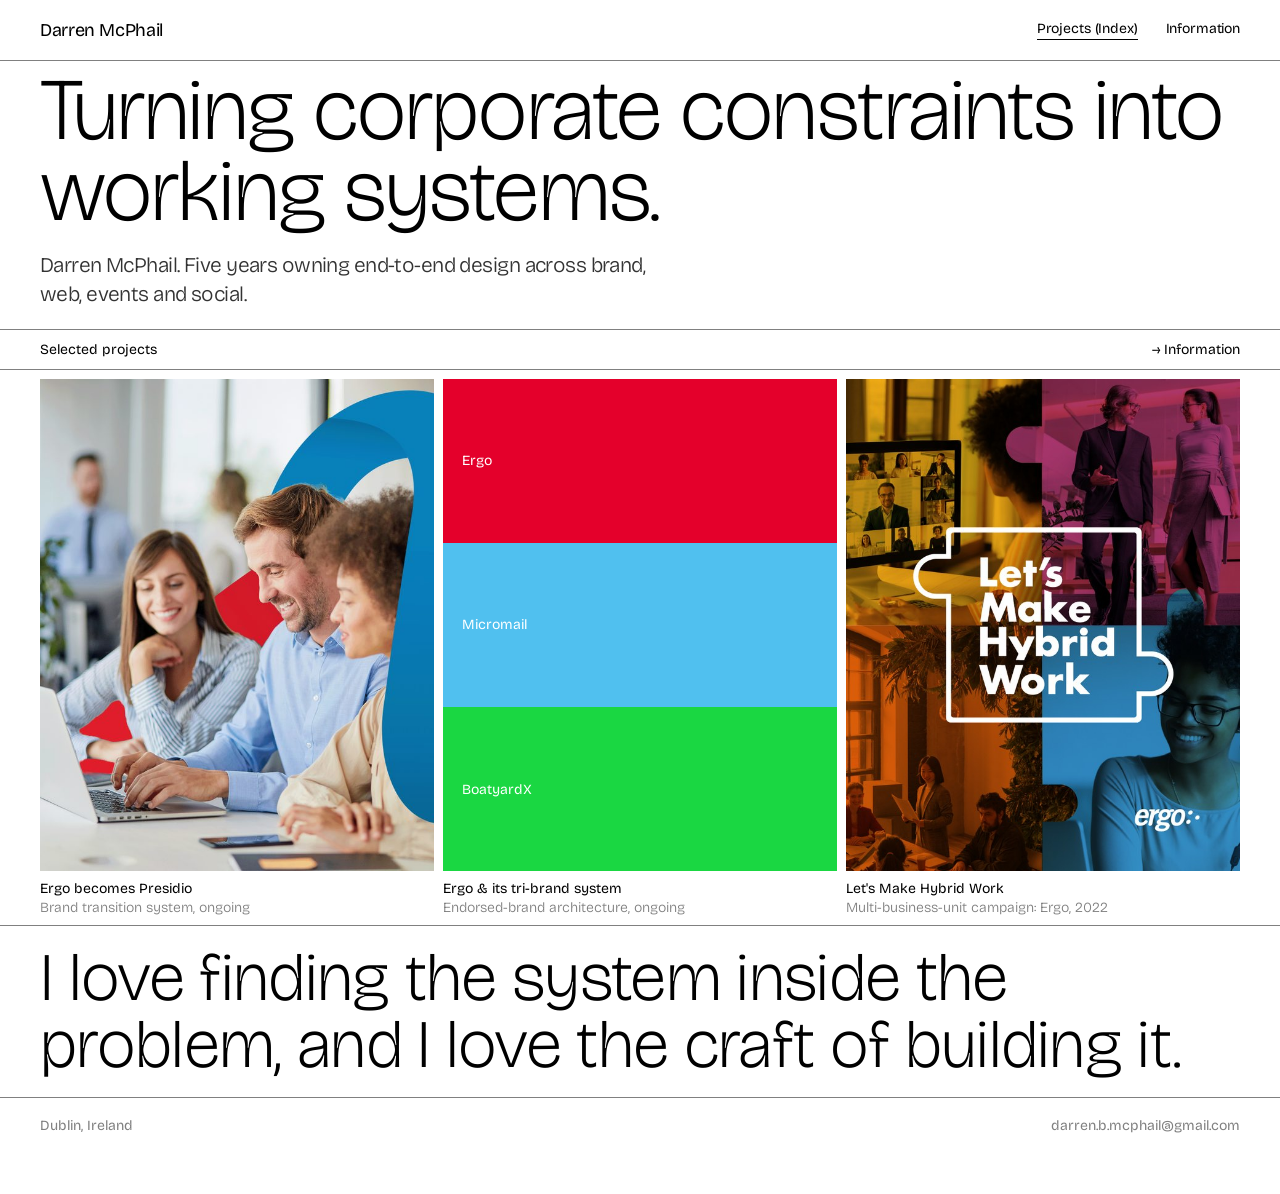
==== index.html @ 5c1df25c "Add files via upload" ====
<!DOCTYPE html>
<html lang="en">
<head>
<meta charset="UTF-8">
<meta name="viewport" content="width=device-width, initial-scale=1.0">
<title>Darren McPhail, Brand Designer</title>
<meta name="description" content="Brand and systems designer. Selected case studies in brand transitions, endorsed-brand architecture, and campaign design.">

<!-- Open Graph / LinkedIn / Facebook link preview -->
<meta property="og:type" content="website">
<meta property="og:title" content="Darren McPhail, Brand Designer">
<meta property="og:description" content="Brand and systems designer. Selected case studies in brand transitions, endorsed-brand architecture, and campaign design.">
<meta property="og:image" content="https://darrenbmcphail.com/og-image.jpg">
<meta property="og:image:width" content="1200">
<meta property="og:image:height" content="630">
<meta property="og:url" content="https://darrenbmcphail.com/">

<!-- Twitter/X card (LinkedIn falls back to these if OG is incomplete) -->
<meta name="twitter:card" content="summary_large_image">
<meta name="twitter:title" content="Darren McPhail, Brand Designer">
<meta name="twitter:description" content="Brand and systems designer. Selected case studies in brand transitions, endorsed-brand architecture, and campaign design.">
<meta name="twitter:image" content="https://darrenbmcphail.com/og-image.jpg">

<link rel="preconnect" href="https://fonts.googleapis.com">
<link rel="preconnect" href="https://fonts.gstatic.com" crossorigin>
<link href="https://fonts.googleapis.com/css2?family=Bricolage+Grotesque:opsz,wght@12..96,200..800&display=swap" rel="stylesheet">
<style>
  :root{
    --color-ink:#000000;
    --color-white:#ffffff;
    --color-graphite:#333333;
    --color-ash:#808080;
    --font-display:'Bricolage Grotesque', ui-sans-serif, 'Helvetica Neue', Arial, sans-serif;
    --font-body:'Bricolage Grotesque', ui-sans-serif, 'Helvetica Neue', Arial, sans-serif;
  }
  *{box-sizing:border-box; margin:0; padding:0;}
  html{scroll-behavior:smooth;}
  body{
    background:var(--color-white);
    color:var(--color-ink);
    font-family:var(--font-body);
    -webkit-font-smoothing:antialiased;
    font-weight:400;
  }
  img{display:block; width:100%; height:100%; object-fit:cover;}
  a{color:inherit; text-decoration:none; cursor:pointer;}

  .wrap{width:100%;}
  .hairline{border:0; border-top:1px solid var(--color-ash); width:100%;}
  .section{padding:7px 24px;}
  @media(min-width:700px){ .section{padding:9px 40px;} }

  /* ---- Nav ---- */
  nav.topnav{
    display:flex; align-items:center; justify-content:space-between;
    padding:19px 24px; width:100%;
  }
  @media(min-width:700px){ nav.topnav{padding:19px 40px;} }
  nav.topnav .logo{
    font-family:var(--font-display); font-weight:400; font-size:18px; letter-spacing:-0.02em;
  }
  nav.topnav .navlinks{ display:flex; gap:28px; font-size:14px; font-weight:400; letter-spacing:-0.01em; }
  nav.topnav .navlinks a{ padding-bottom:2px; }
  nav.topnav .navlinks a.active{ border-bottom:1px solid var(--color-ink); }
  @media(max-width:640px){
    nav.topnav .navlinks{ gap:14px; font-size:12px; }
  }

  /* ---- Hero ---- */
  .hero{ padding:7px 24px 19px; }
  @media(min-width:700px){ .hero{padding:9px 40px 19px;} }
  .hero h1{
    font-family:var(--font-display);
    font-weight:200;
    font-size:56px;
    line-height:0.92;
    letter-spacing:-0.01em;
    max-width:1400px;
  }
  @media(min-width:900px){ .hero h1{ font-size:88px; } }
  @media(min-width:1300px){ .hero h1{ font-size:105px; line-height:0.85; } }
  .hero .sub{
    margin-top:19px; font-size:21px; font-weight:300; letter-spacing:-0.027em; line-height:1.4;
    max-width:640px; color:var(--color-graphite);
  }

  /* ---- Section label row ---- */
  .label-row{
    display:flex; align-items:baseline; justify-content:space-between;
    padding:11px 24px; font-family:var(--font-display); font-size:14px; font-weight:400;
  }
  @media(min-width:700px){ .label-row{padding:11px 40px;} }
  .label-row .arrow{ font-weight:400; }
  .label-row .arrow:hover{ text-decoration:underline; }

  /* ---- Image grid ---- */
  .grid3{
    display:grid; grid-template-columns:repeat(1,1fr); gap:9px;
    padding:9px 24px;
  }
  @media(min-width:700px){ .grid3{padding:9px 40px; grid-template-columns:repeat(3,1fr);} }
  .grid2{
    display:grid; grid-template-columns:repeat(1,1fr); gap:9px; padding:9px 24px;
  }
  @media(min-width:700px){ .grid2{padding:9px 40px; grid-template-columns:repeat(2,1fr);} }

  .card{ display:block; }
  .card .frame{ width:100%; aspect-ratio:4/5; overflow:hidden; background:#eee; position:relative; }
  .card .frame img{ width:100%; height:100%; object-fit:cover; transition:transform .5s ease; }
  .card:hover .frame img{ transform:scale(1.02); }
  .card .cap{ margin-top:9px; font-size:14px; font-weight:400; }
  .card .cap .meta{ display:block; color:var(--color-ash); font-weight:300; margin-top:2px; }

  .tile{ width:100%; aspect-ratio:4/5; overflow:hidden; background:#eee; }
  .tile.wide{ aspect-ratio:16/10; }
  .tile.tall{ aspect-ratio:3/4.6; }
  .tile img{ width:100%; height:100%; object-fit:cover; }

  /* CSS-built concept tiles (no photography available) */
  .concept-tile{
    width:100%; aspect-ratio:4/5; display:flex; align-items:center; justify-content:center;
    position:relative; overflow:hidden;
  }
  .concept-tile .cap-overlay{
    position:absolute; left:0; right:0; bottom:0; padding:19px;
    font-size:14px; color:var(--color-white); font-weight:400;
  }
  .concept-amp{
    font-family:var(--font-display); font-weight:200; font-size:220px; line-height:1; color:var(--color-white);
  }
  .concept-bars{ position:absolute; inset:0; display:flex; flex-direction:column; }
  .concept-bars .bar{ flex:1; display:flex; align-items:center; padding:0 19px; color:#fff; font-size:14px; }

  /* ---- Statement section ---- */
  .statement{ padding:19px 24px; }
  @media(min-width:700px){ .statement{padding:19px 40px;} }
  .statement p{
    font-family:var(--font-display); font-weight:200; font-size:44px; line-height:0.98; letter-spacing:-0.01em;
    max-width:1500px;
  }
  @media(min-width:900px){ .statement p{ font-size:68px; } }
  @media(min-width:1300px){ .statement p{ font-size:88px; line-height:0.92; } }

  /* ---- Body copy blocks ---- */
  .prose{ padding:9px 24px; max-width:820px; }
  @media(min-width:700px){ .prose{padding:9px 40px;} }
  .prose .eyebrow{ font-size:14px; font-weight:500; letter-spacing:0.02em; text-transform:uppercase; color:var(--color-ash); margin-bottom:9px; }
  .prose p{ font-size:21px; font-weight:300; letter-spacing:-0.027em; line-height:1.5; color:var(--color-ink); }
  .prose p + p{ margin-top:14px; }

  .pullquote{ padding:19px 24px; }
  @media(min-width:700px){ .pullquote{padding:19px 40px;} }
  .pullquote p{
    font-family:var(--font-display); font-weight:300; font-size:28px; line-height:1.15; letter-spacing:-0.01em;
    max-width:980px;
  }
  @media(min-width:900px){ .pullquote p{ font-size:40px; } }

  /* ---- Project header meta ---- */
  .meta-row{ display:grid; grid-template-columns:repeat(2,1fr); gap:19px; padding:9px 24px 19px; max-width:820px; }
  @media(min-width:700px){ .meta-row{padding:9px 40px 19px; grid-template-columns:repeat(4,1fr);} }
  .meta-row div{ font-size:14px; }
  .meta-row div span{ display:block; color:var(--color-ash); margin-bottom:5px; }

  .back-link{ padding:11px 24px 0; font-size:14px; }
  @media(min-width:700px){ .back-link{padding:11px 40px 0;} }

  .prevnext{ display:flex; justify-content:space-between; padding:19px 24px 40px; font-size:14px; gap:9px; }
  @media(min-width:700px){ .prevnext{padding:19px 40px 60px;} }
  .prevnext a:hover{ text-decoration:underline; }

  .footer{ padding:19px 24px 40px; display:flex; justify-content:space-between; flex-wrap:wrap; gap:9px; font-size:14px; color:var(--color-ash); }
  @media(min-width:700px){ .footer{padding:19px 40px 60px;} }

  .info-cols{ display:grid; grid-template-columns:1fr; gap:40px; padding:9px 24px 40px; }
  @media(min-width:700px){ .info-cols{padding:9px 40px 60px; grid-template-columns:repeat(3,1fr);} }
  .info-cols h3{ font-size:14px; font-weight:500; text-transform:uppercase; letter-spacing:0.02em; color:var(--color-ash); margin-bottom:14px; }
  .info-cols .item{ margin-bottom:14px; font-size:14px; }
  .info-cols .item .role{ font-weight:500; display:block; }
  .info-cols .item .org{ color:var(--color-graphite); display:block; margin-top:2px; }
  .info-cols .item .yr{ color:var(--color-ash); display:block; margin-top:2px; }

  .page{ display:none; }
  .page.active{ display:block; }

  /* colour bars for tri-brand */
  .hier-bar{ width:100%; height:44px; display:flex; }
  .hier-bar .seg{ display:flex; align-items:center; padding-left:12px; color:#fff; font-size:12px; font-weight:500; }
  .hier-stack{ margin-top:9px; }
  .hier-label{ font-size:12px; color:var(--color-ash); margin-top:6px; }

  .legend-list{ padding:9px 24px 19px; max-width:820px; }
  @media(min-width:700px){ .legend-list{padding:9px 40px 19px;} }
  .legend-row{ display:flex; align-items:center; gap:14px; padding:9px 0; border-bottom:1px solid #eee; }
  .legend-swatch{ width:28px; height:28px; flex:0 0 28px; }
  .legend-hex{ font-size:14px; color:var(--color-ash); width:80px; flex:0 0 80px; }
  .legend-name{ font-size:14px; }
</style>
</head>
<body>

<nav class="topnav">
  <a class="logo" href="#/" onclick="route('/')">Darren McPhail</a>
  <div class="navlinks">
    <a href="#/" onclick="route('/')" data-nav="/">Projects (Index)</a>
    <a href="#/information" onclick="route('/information')" data-nav="/information">Information</a>
  </div>
</nav>
<hr class="hairline">

<!-- ============ HOME ============ -->
<section class="page" id="page-home">
  <div class="hero">
    <h1>Turning corporate constraints into working systems.</h1>
    <p class="sub">Darren McPhail. Five years owning end-to-end design across brand, web, events and social.</p>
  </div>
  <hr class="hairline">

  <div class="label-row">
    <span>Selected projects</span>
    <a class="arrow" href="#/information" onclick="route('/information')">→ Information</a>
  </div>
  <hr class="hairline">

  <div class="grid3">
    <a class="card" href="#/project/presidio" onclick="route('/project/presidio')">
      <div class="frame"><img src="[data-uri]" alt="Ergo becomes Presidio"></div>
      <div class="cap">Ergo becomes Presidio<span class="meta">Brand transition system, ongoing</span></div>
    </a>
    <a class="card" href="#/project/tri-brand" onclick="route('/project/tri-brand')">
      <div class="concept-tile" style="background:#111;">
        <div class="concept-bars">
          <div class="bar" style="background:#E4002B;">Ergo</div>
          <div class="bar" style="background:#50C0EF;">Micromail</div>
          <div class="bar" style="background:#1AD742;">BoatyardX</div>
        </div>
      </div>
      <div class="cap">Ergo &amp; its tri-brand system<span class="meta">Endorsed-brand architecture, ongoing</span></div>
    </a>
    <a class="card" href="#/project/hybrid-work" onclick="route('/project/hybrid-work')">
      <div class="frame"><img src="[data-uri]" alt="Let's Make Hybrid Work cover"></div>
      <div class="cap">Let's Make Hybrid Work<span class="meta">Multi-business-unit campaign: Ergo, 2022</span></div>
    </a>
  </div>
  <hr class="hairline">

  <div class="statement">
    <p>I love finding the system inside the problem, and I love the craft of building it.</p>
  </div>
  <hr class="hairline">

  <div class="footer">
    <span>Dublin, Ireland</span>
    <span>darren.b.mcphail@gmail.com</span>
  </div>
</section>

<!-- ============ PROJECT: HYBRID WORK ============ -->
<section class="page" id="page-hybrid-work">
  <div class="back-link"><a href="#/" onclick="route('/')">← Index</a></div>
  <div class="hero">
    <h1 style="font-size:56px;">Let's Make Hybrid Work</h1>
    <p class="sub">A cross-team event campaign for Ergo, 2022. Bringing hybrid work to life across the business.</p>
  </div>
  <div class="meta-row">
    <div><span>Role</span>Concept, design, rollout</div>
    <div><span>Year</span>2022</div>
    <div><span>Discipline</span>Campaign, event, social</div>
    <div><span>Client</span>Ergo</div>
  </div>
  <hr class="hairline">

  <div class="prose">
    <div class="eyebrow">Context</div>
    <p>2021 to 2022, lockdowns. Ergo needed to show its breadth, how separate business units combine into one hybrid-work solution. A single cross-unit campaign was unusual for the company.</p>
  </div>

  <div class="prose">
    <div class="eyebrow">The concept</div>
    <p>Hybrid was a mess no single tool solved. The jigsaw. Interlocking parts that only mean anything once they're assembled. And a second reading I saw more clearly afterwards: a picture of fragmented pandemic working life made whole.</p>
  </div>

  <div class="prose">
    <div class="eyebrow">The lineage</div>
    <p>The puzzle wasn't invented from nothing. It evolved the brand's own Interlock and Concentric embellishments, from the 2017 guidelines by Alan Davis, into a literal jigsaw: moving parts that existed in the book but were never used day to day. I built the campaign on them.</p>
  </div>

  <div class="prose">
    <div class="eyebrow">The colour system</div>
    <p>Ergo red as the anchor. Six branches, one per component. I tuned them by eye for optical consistency, not mechanical uniformity. Two deliberate overrides of the brand book ("avoid a rainbow effect" and "avoid montaging images") held together by system and saturation discipline.</p>
  </div>
  <div class="legend-list">
    <div class="legend-row"><span class="legend-swatch" style="background:#038042;"></span><span class="legend-hex">#038042</span><span class="legend-name">Strategy &amp; Planning</span></div>
    <div class="legend-row"><span class="legend-swatch" style="background:#0071B9;"></span><span class="legend-hex">#0071B9</span><span class="legend-name">Equipment &amp; Devices</span></div>
    <div class="legend-row"><span class="legend-swatch" style="background:#F4AF16;"></span><span class="legend-hex">#F4AF16</span><span class="legend-name">Virtual Desktops &amp; Applications</span></div>
    <div class="legend-row"><span class="legend-swatch" style="background:#571252;"></span><span class="legend-hex">#571252</span><span class="legend-name">Communication &amp; Collaboration</span></div>
    <div class="legend-row"><span class="legend-swatch" style="background:#EE7203;"></span><span class="legend-hex">#EE7203</span><span class="legend-name">Security &amp; Governance</span></div>
    <div class="legend-row"><span class="legend-swatch" style="background:#9A054A;"></span><span class="legend-hex">#9A054A</span><span class="legend-name">Adoption &amp; Change</span></div>
  </div>

  <div class="prose">
    <div class="eyebrow">The system in action</div>
    <p>One identity carried across every touchpoint. E-book, presentation deck, LED stage environment, pull-up banners, spider stand, lanyards, notebooks, merch, printed and sprung booklets, and LinkedIn nurture ads.</p>
  </div>
  <div class="grid3">
    <div class="tile" style="aspect-ratio:560/1415;"><img src="[data-uri]" alt="Pull-up banner stand, purple variant"></div>
    <div class="tile" style="aspect-ratio:560/1415;"><img src="[data-uri]" alt="Pull-up banner stand, teal variant"></div>
    <div class="tile" style="aspect-ratio:560/1416;"><img src="[data-uri]" alt="Pull-up banner stand, orange variant"></div>
  </div>

  <div class="prose">
    <div class="eyebrow">Live at the event</div>
    <p>Six colours became six components, each mapped to a named expert: Derek Boyle, Head of Hardware; Sean McAvinue, Modern Workplace Practice Lead; Steve Blanche, CTO. Live at The Mayson Hotel, Dublin, 5 May 2022.</p>
  </div>
  <div class="grid3">
    <div class="tile" style="aspect-ratio:3/2;"><img src="[data-uri]" alt="Presenting on the LED stage, Let's Make Hybrid Work Event, The Mayson Hotel Dublin, 5th May 2022"></div>
    <div class="tile" style="aspect-ratio:3/2;"><img src="[data-uri]" alt="Networking in front of the branded backdrop"></div>
    <div class="tile" style="aspect-ratio:3/2;"><img src="[data-uri]" alt="Panel discussion on stage with six speakers"></div>
  </div>
  <div class="grid3">
    <div class="tile" style="aspect-ratio:1400/699;"><img src="[data-uri]" alt="Derek Boyle, Head of Hardware, testimonial card"></div>
    <div class="tile" style="aspect-ratio:1400/699;"><img src="[data-uri]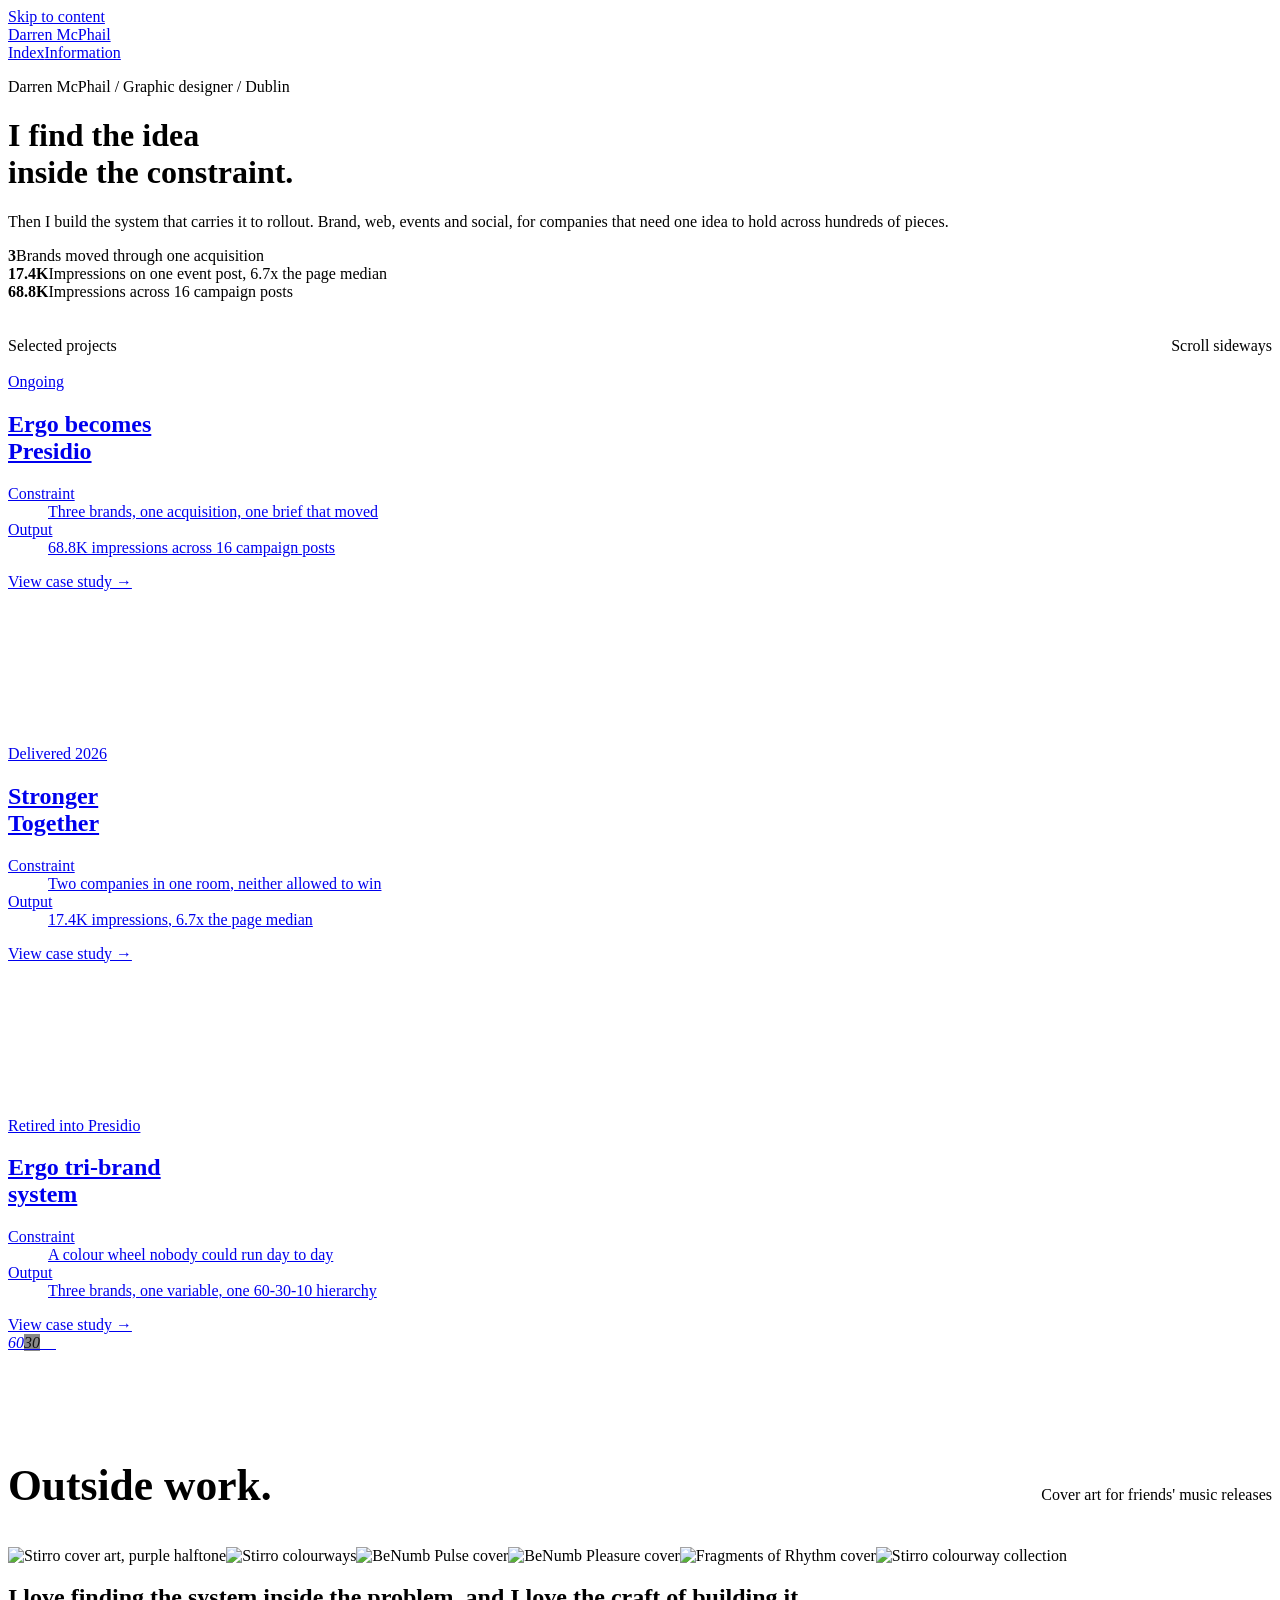
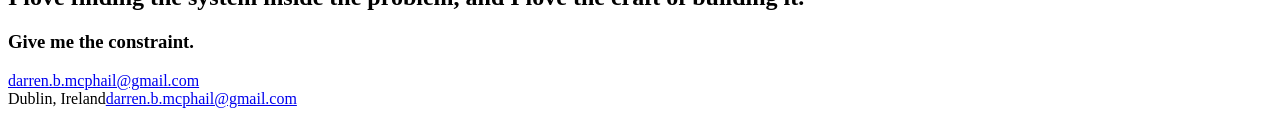
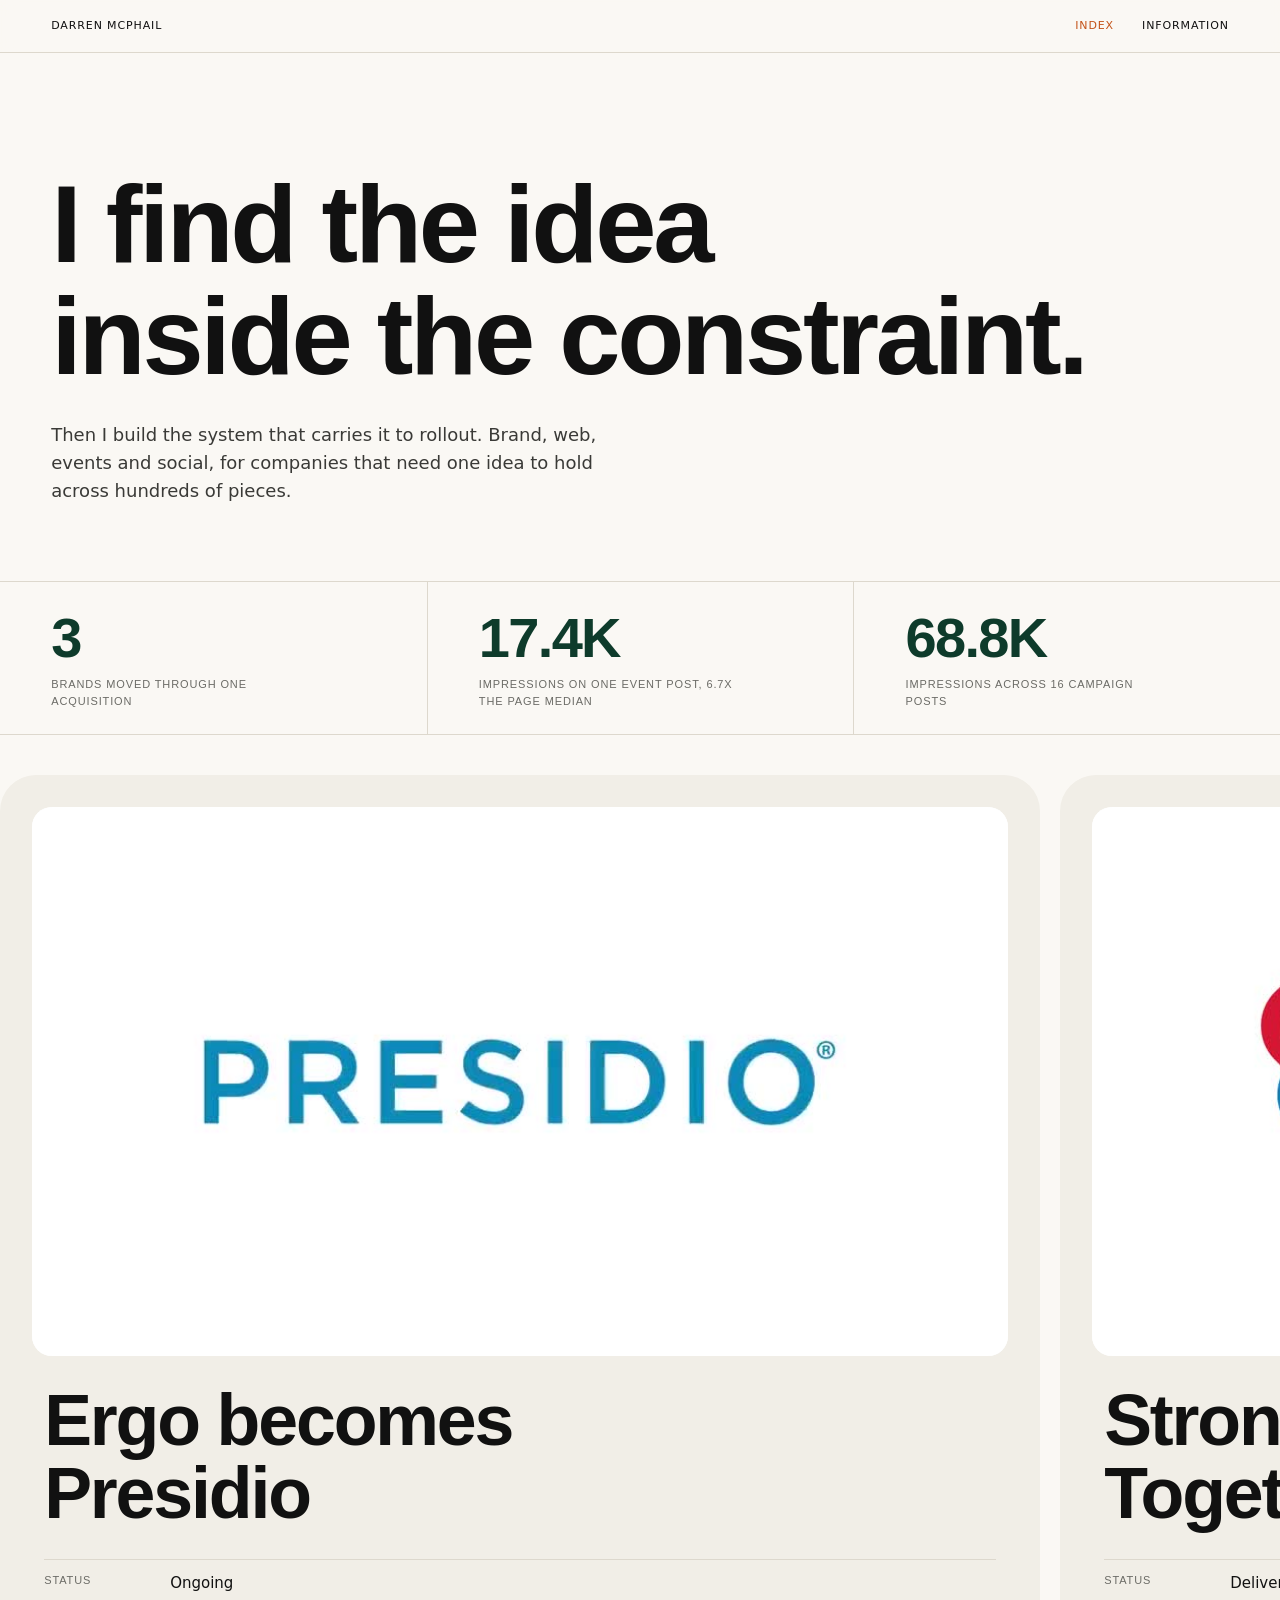
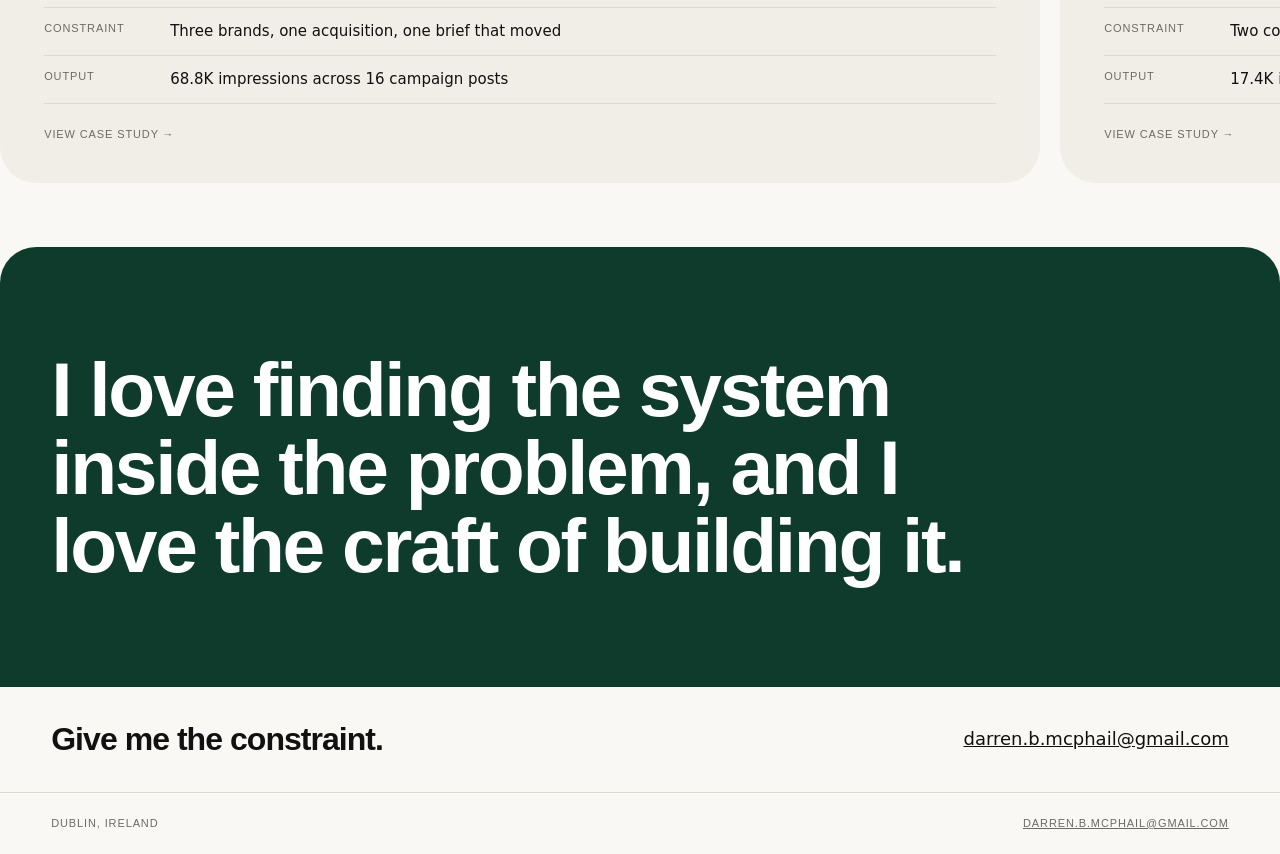
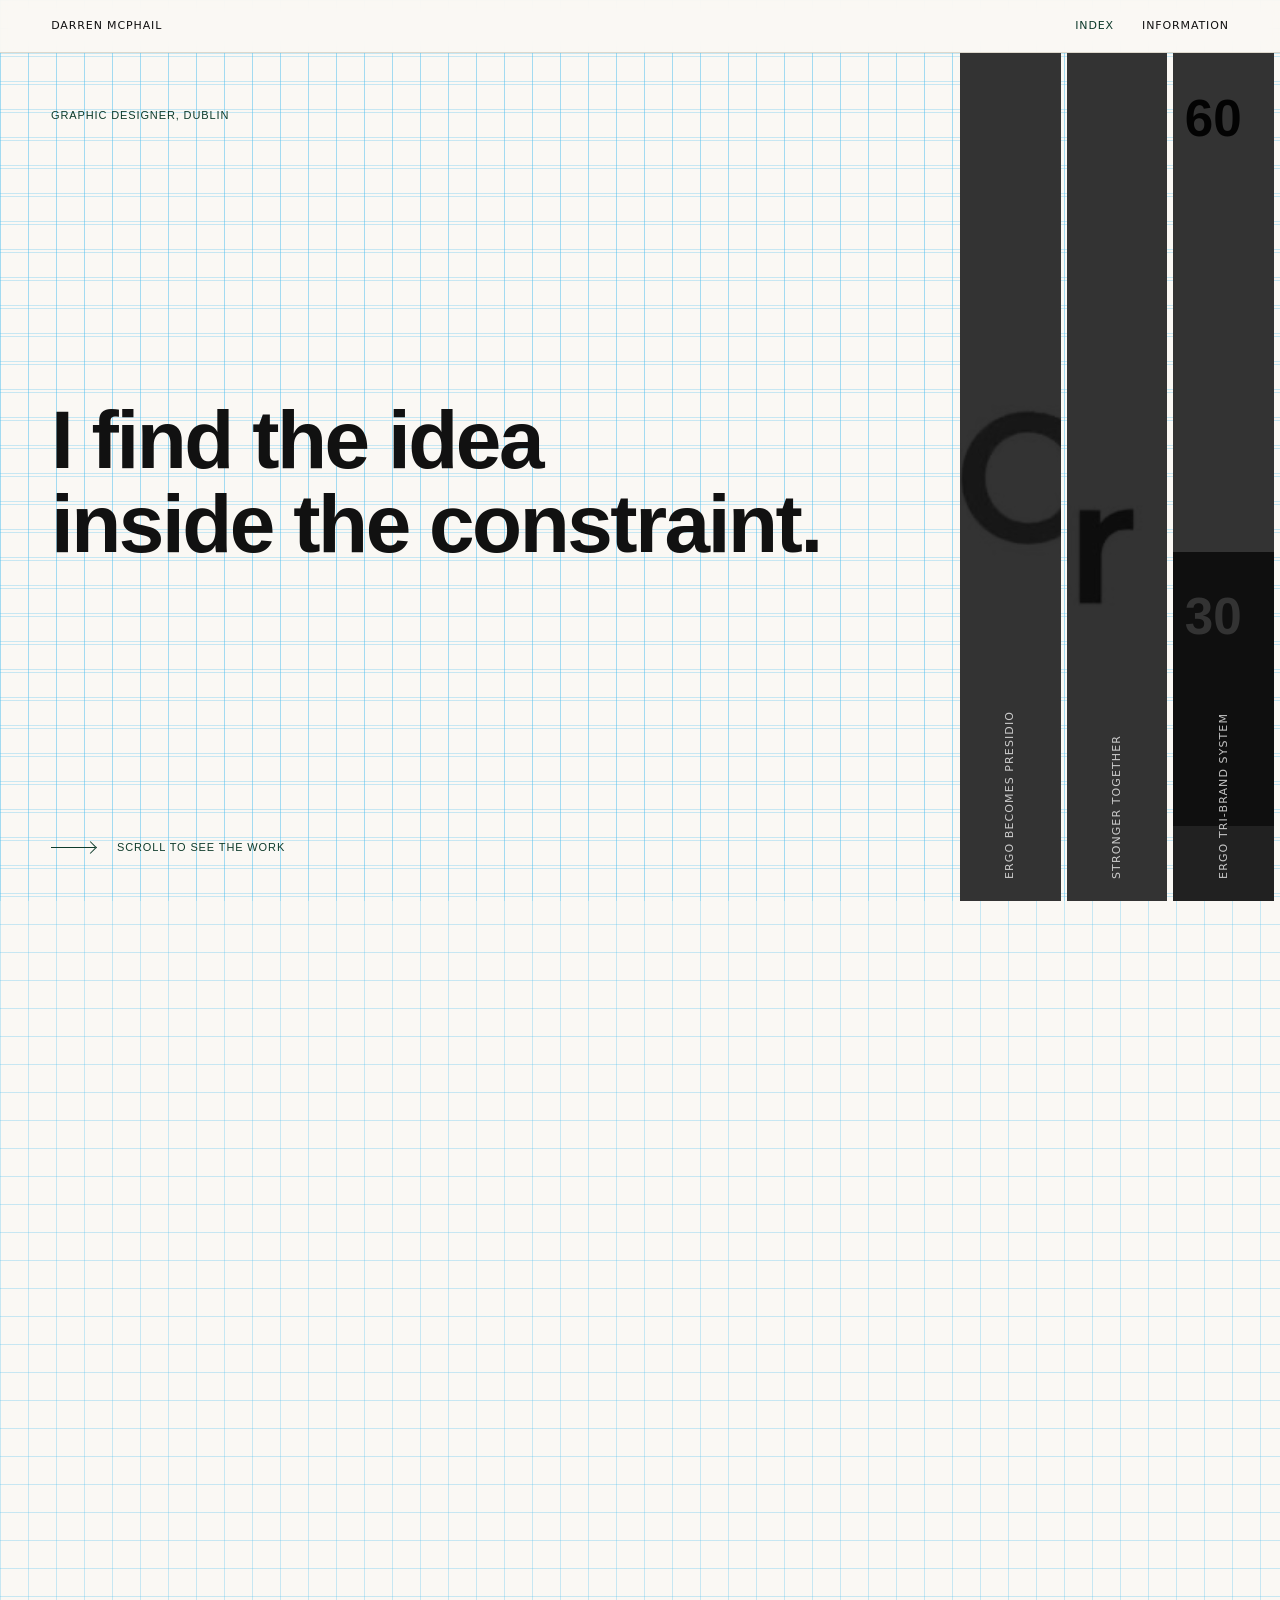
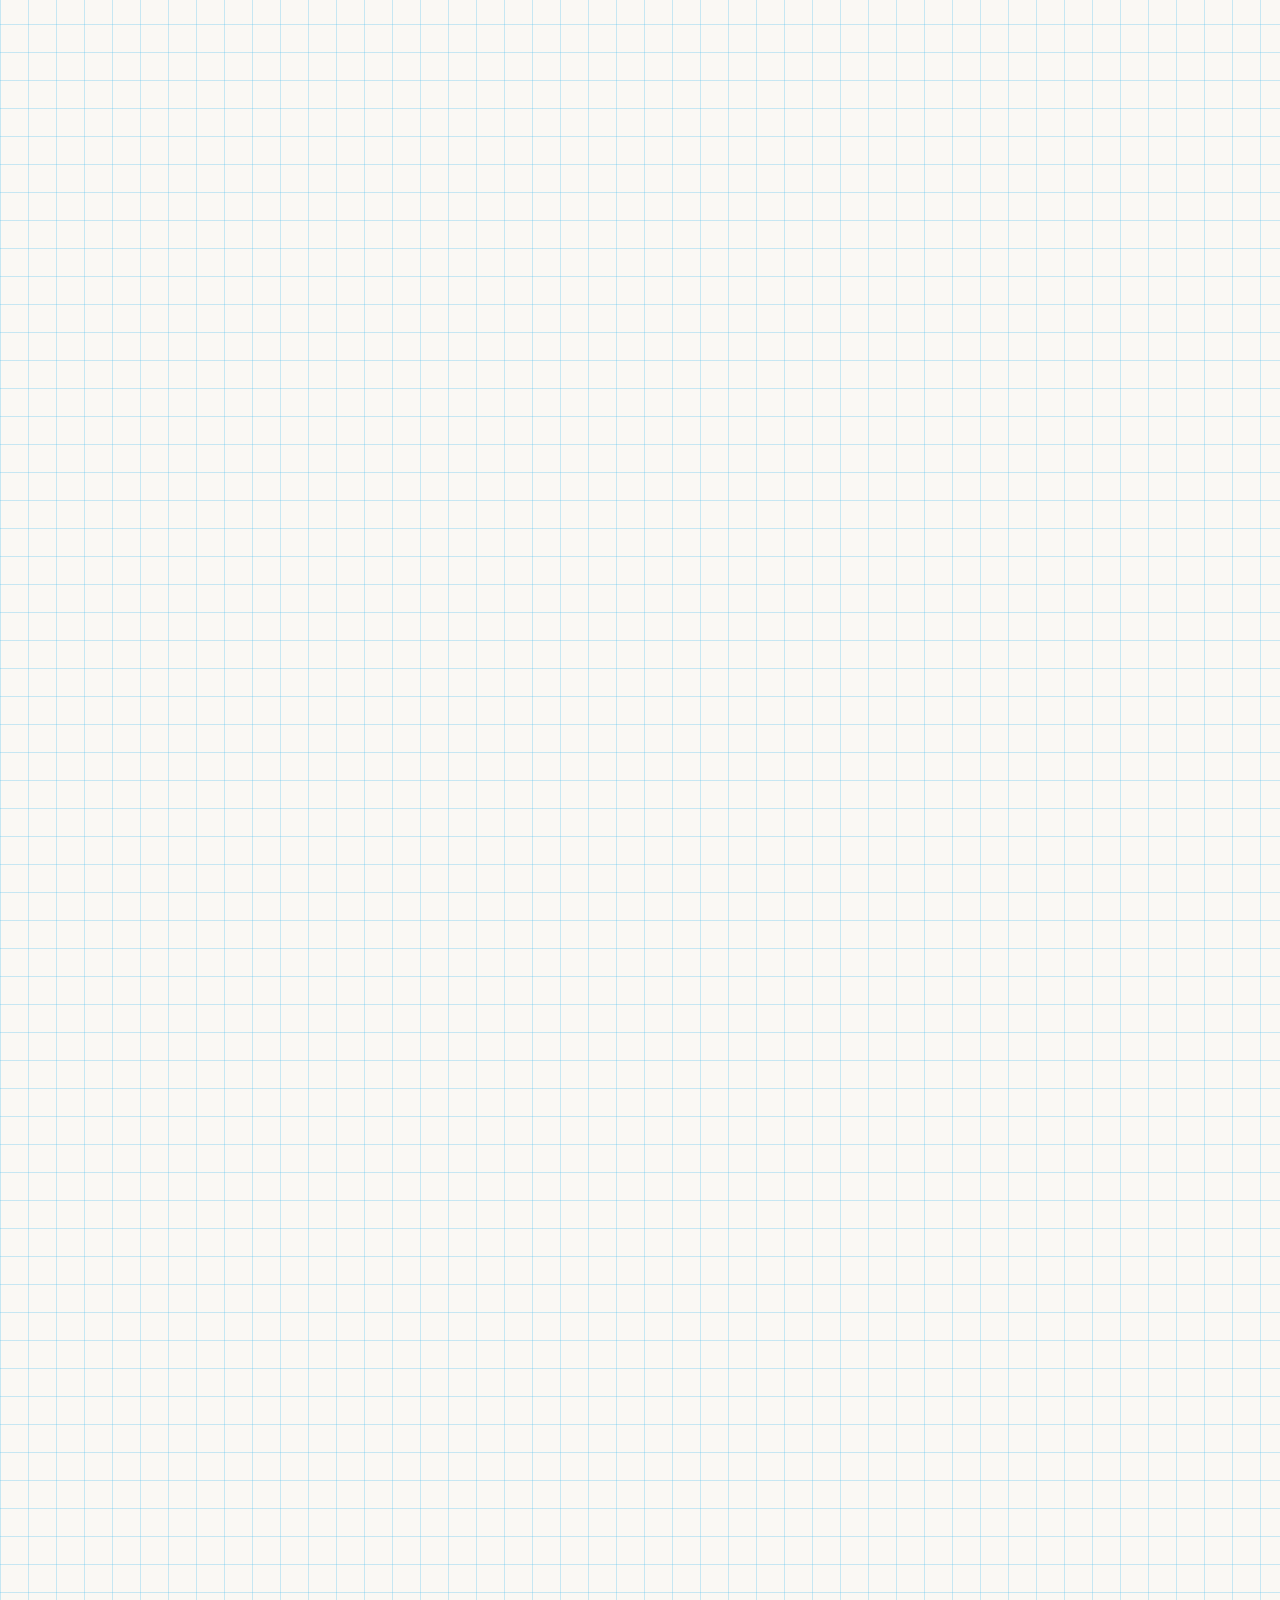
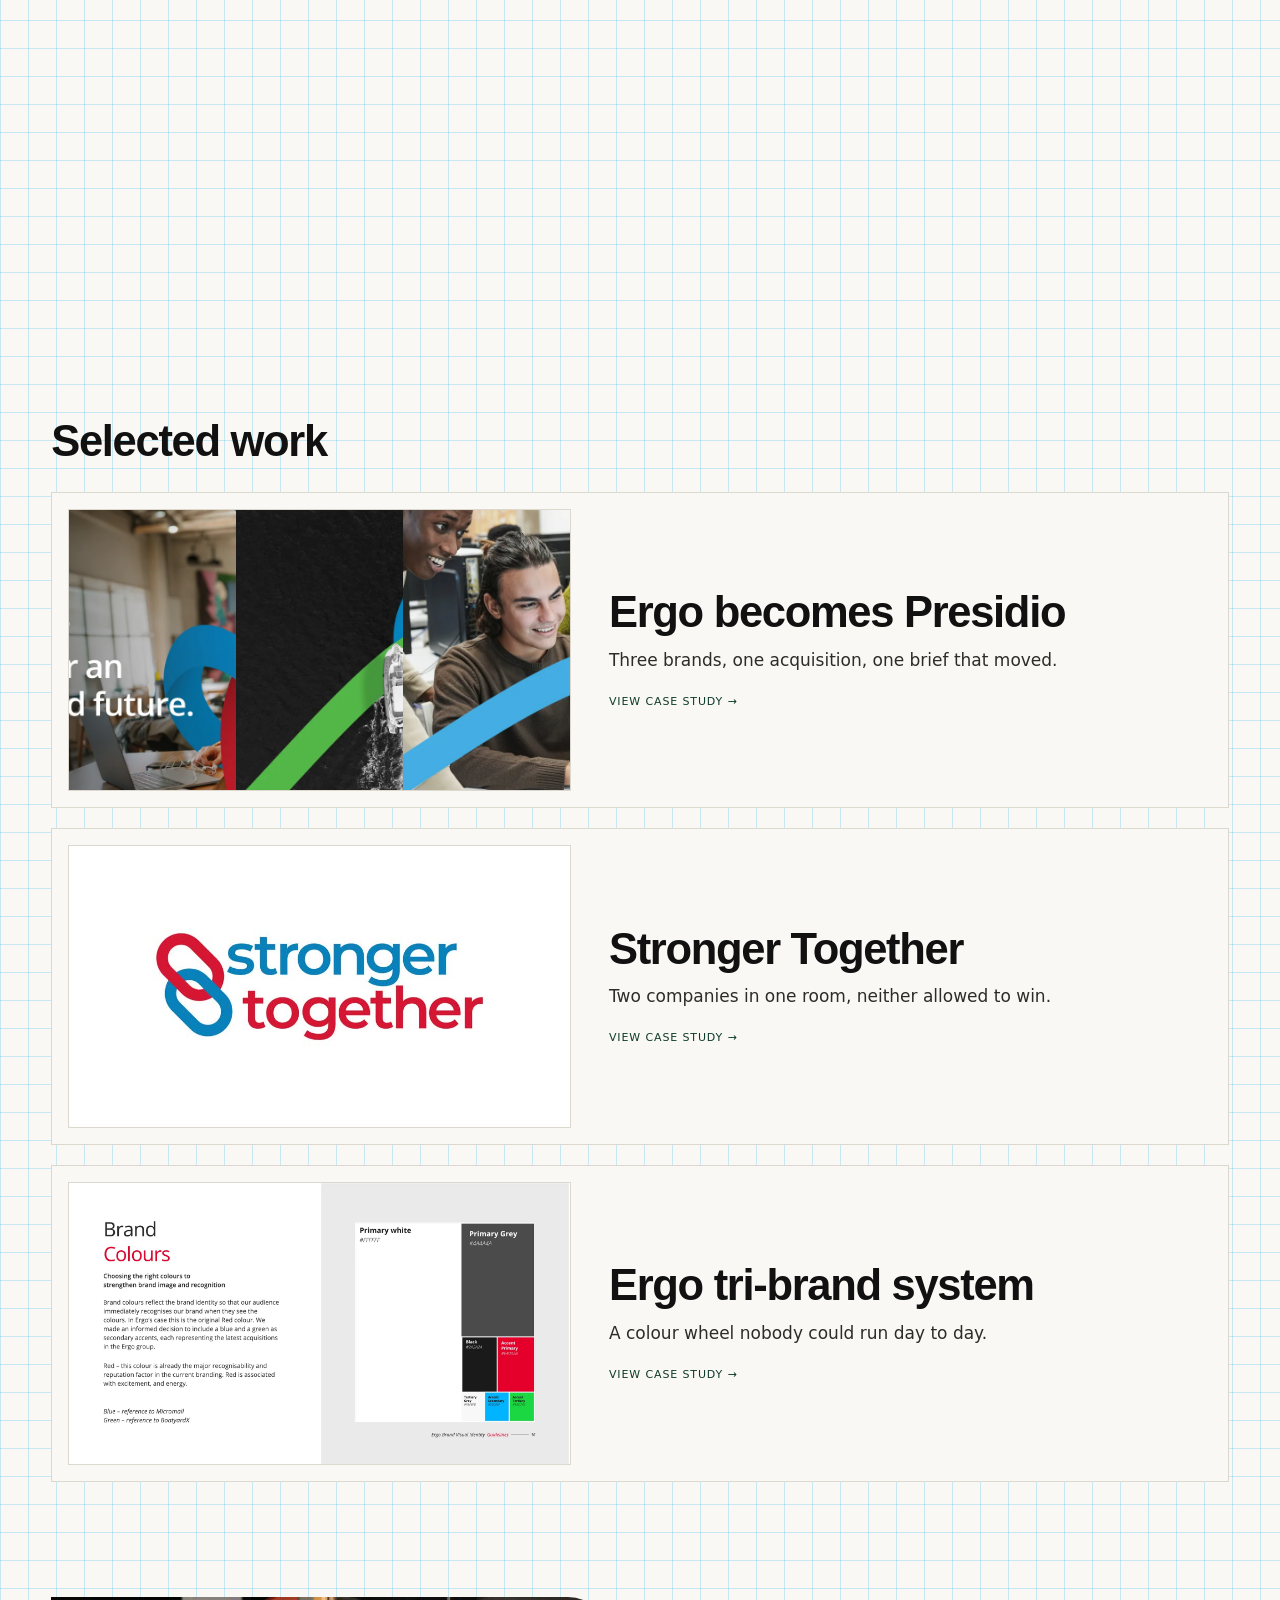
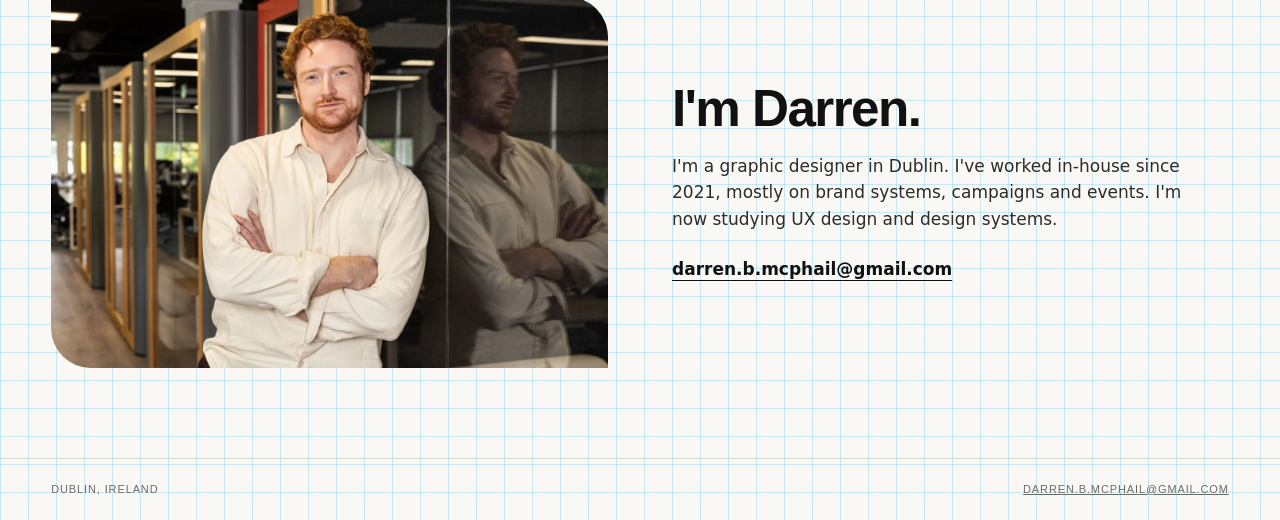
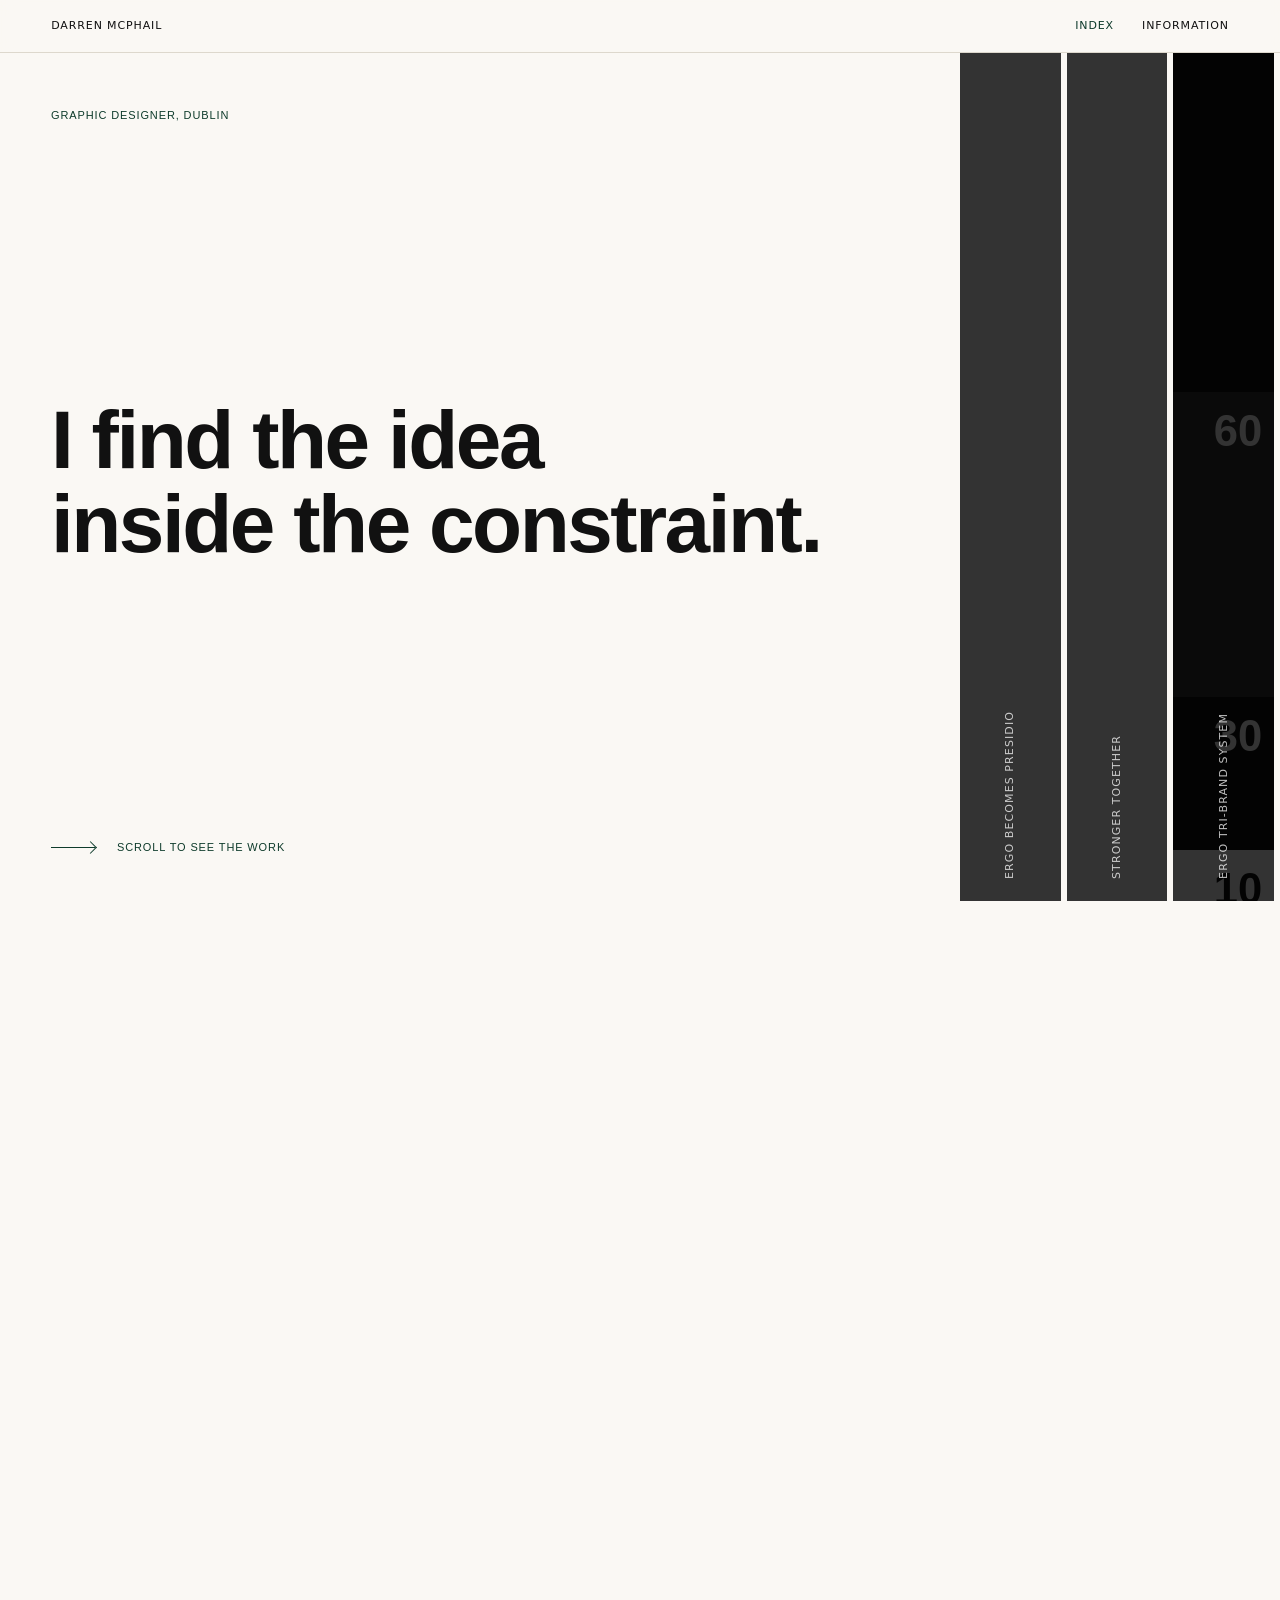
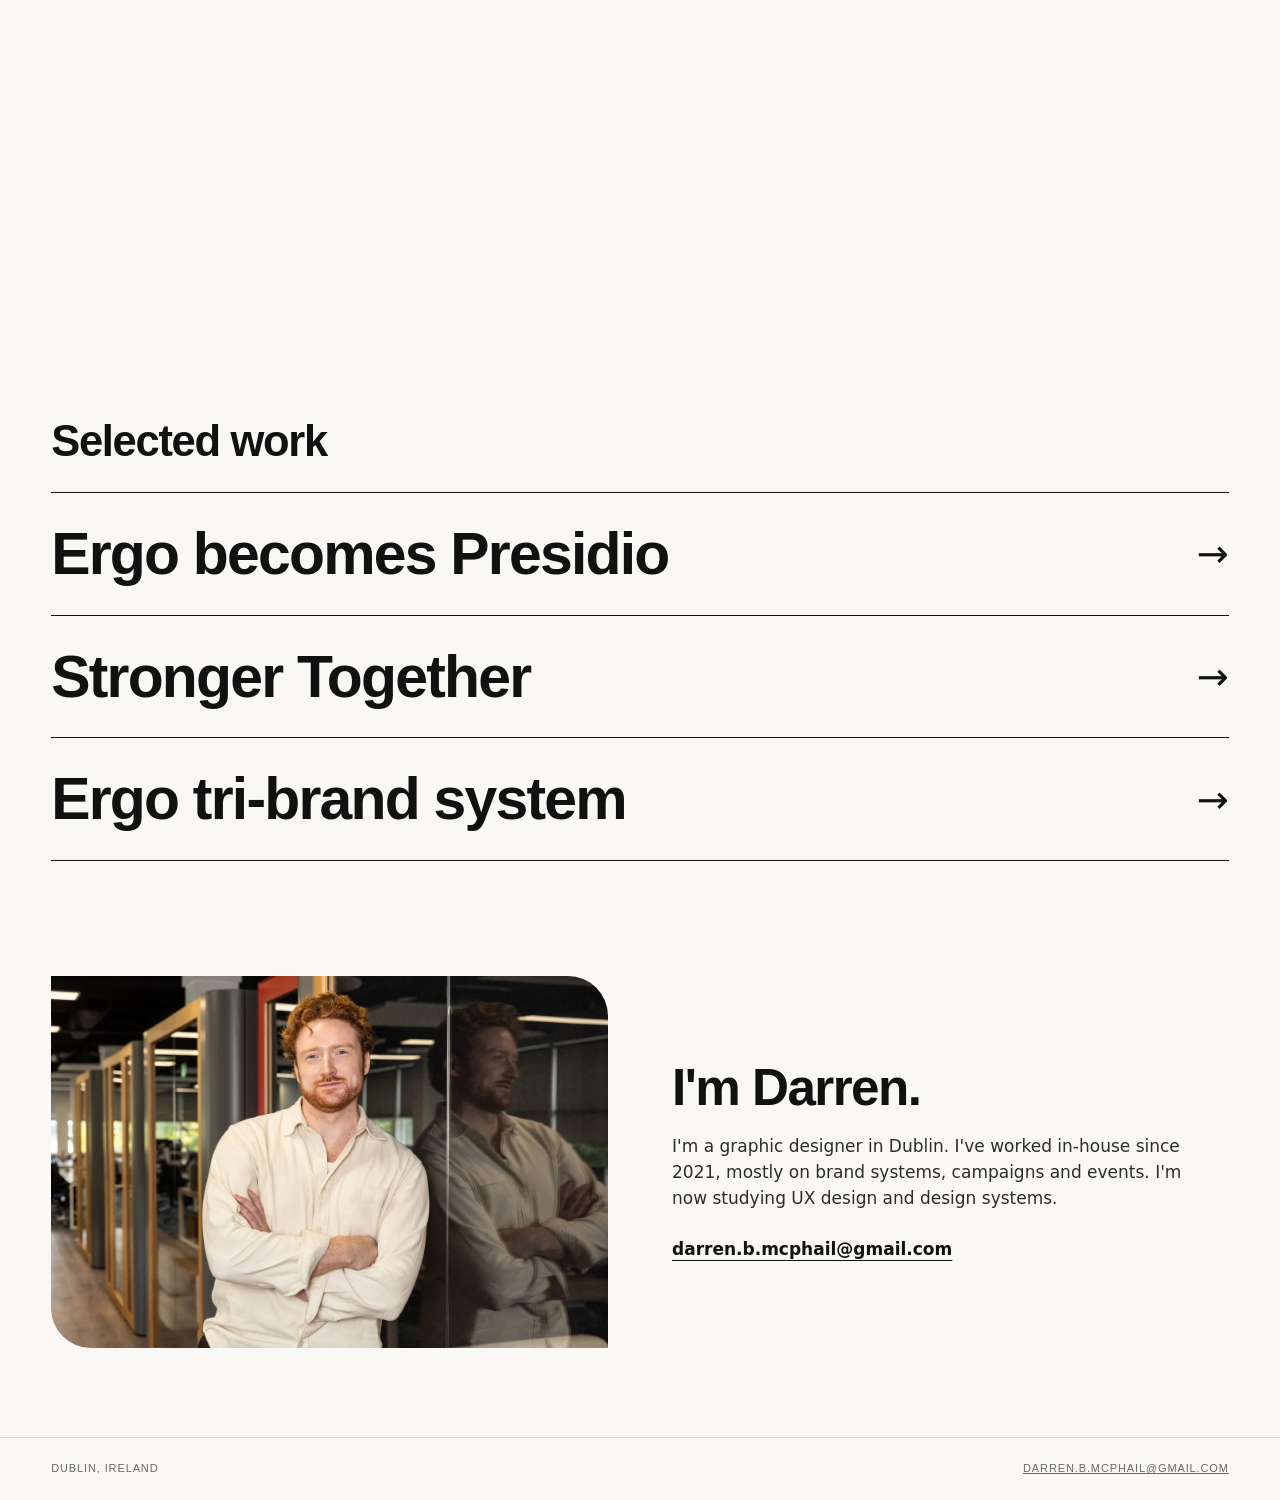
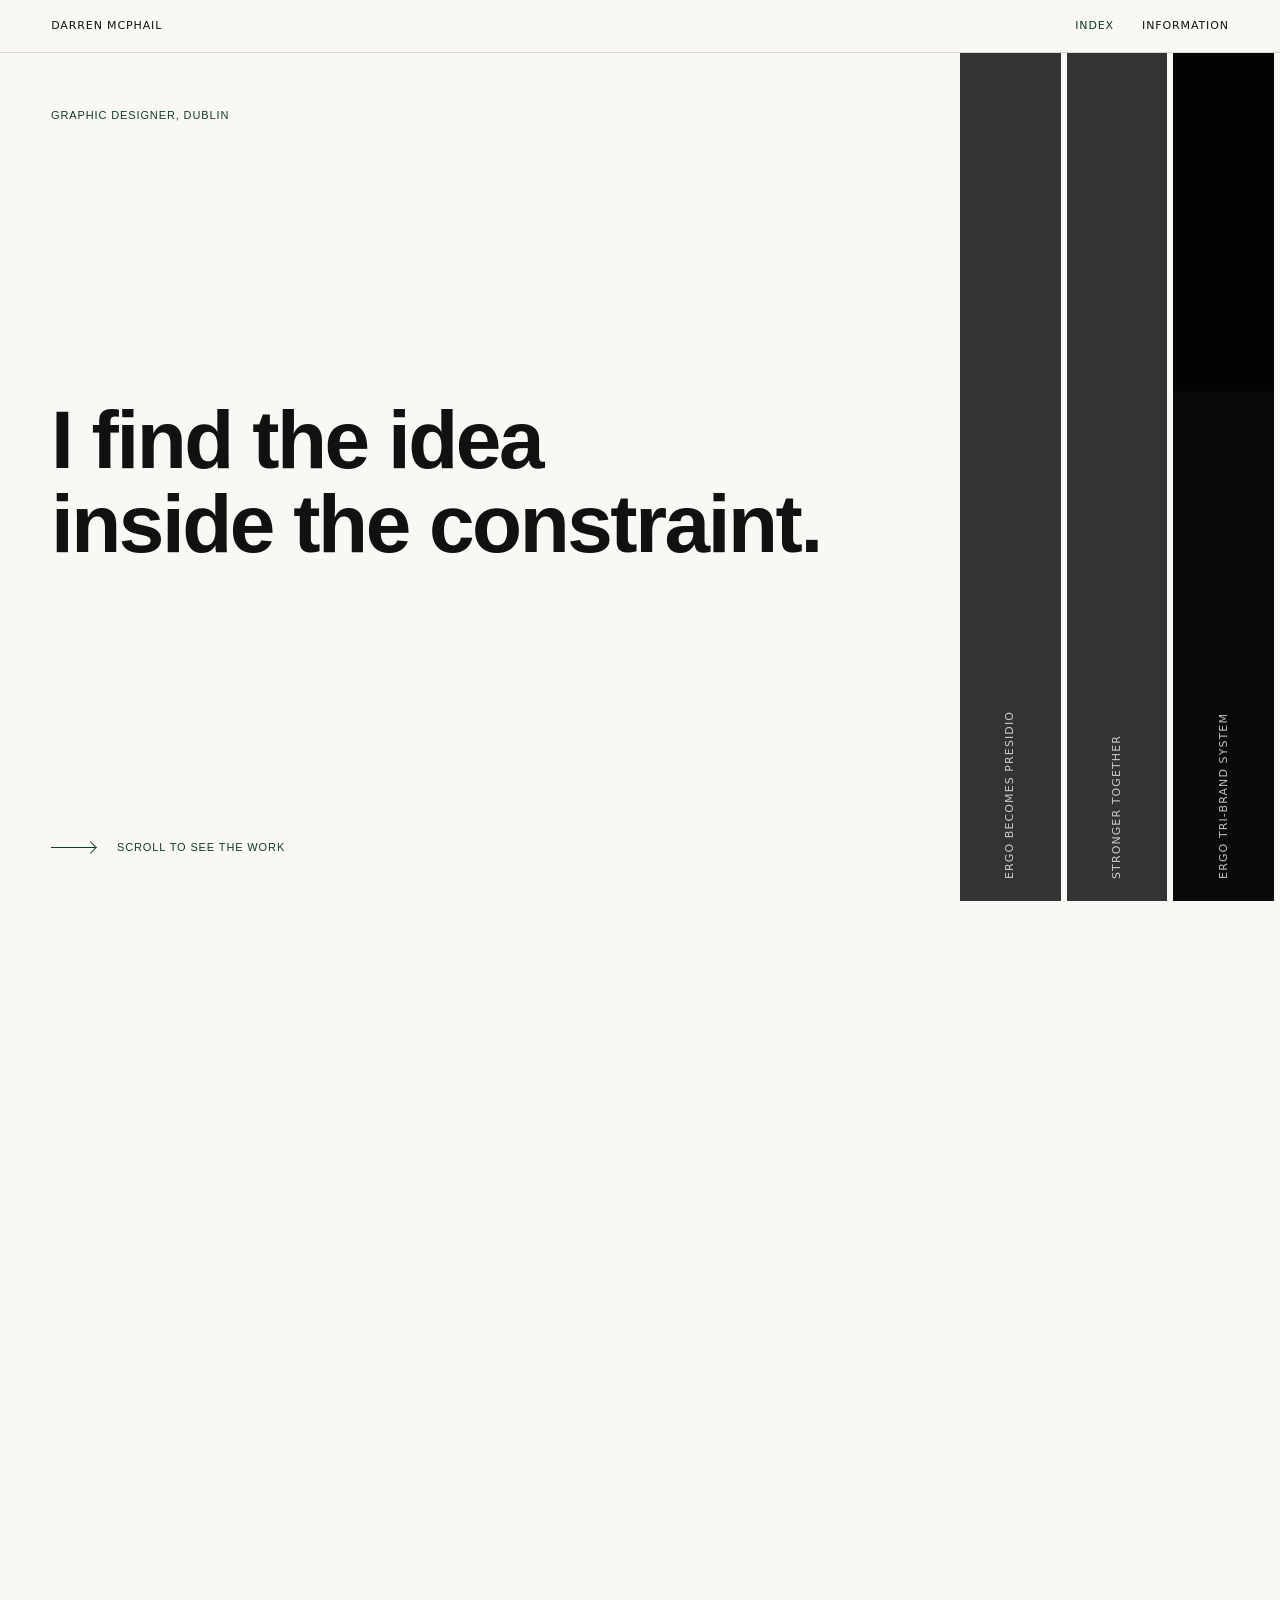
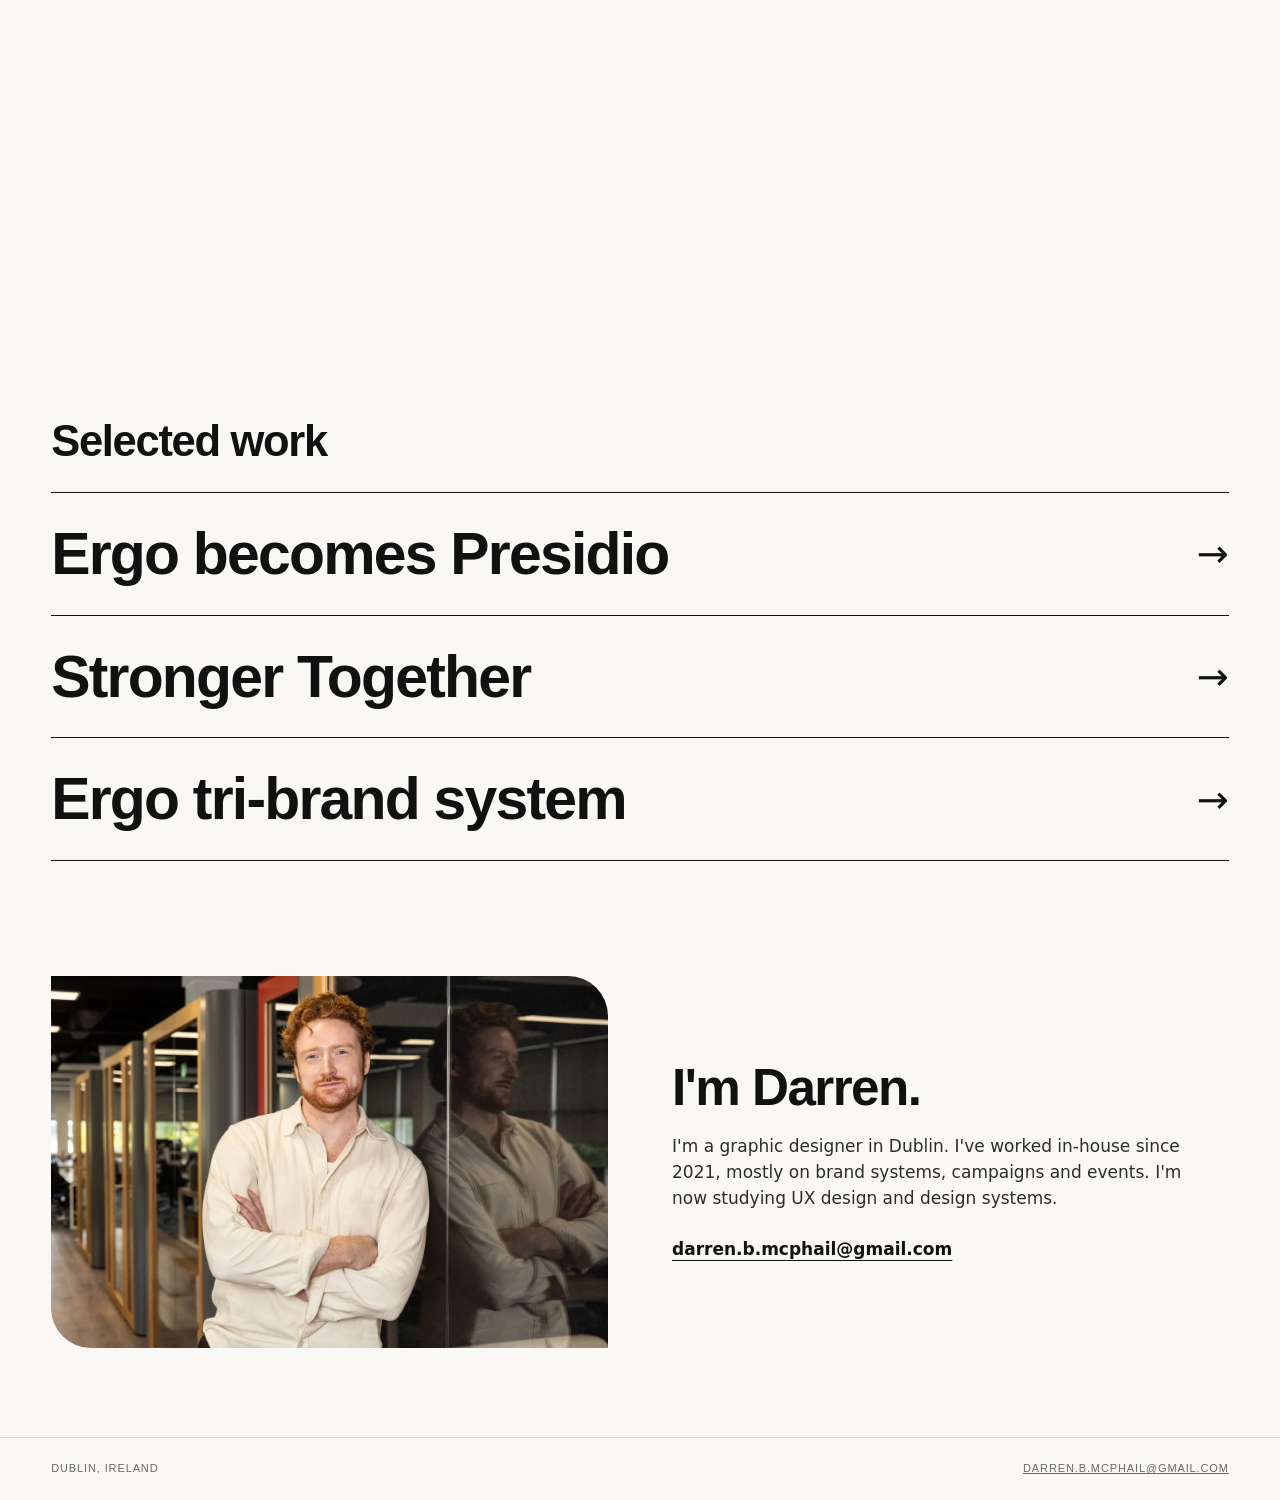
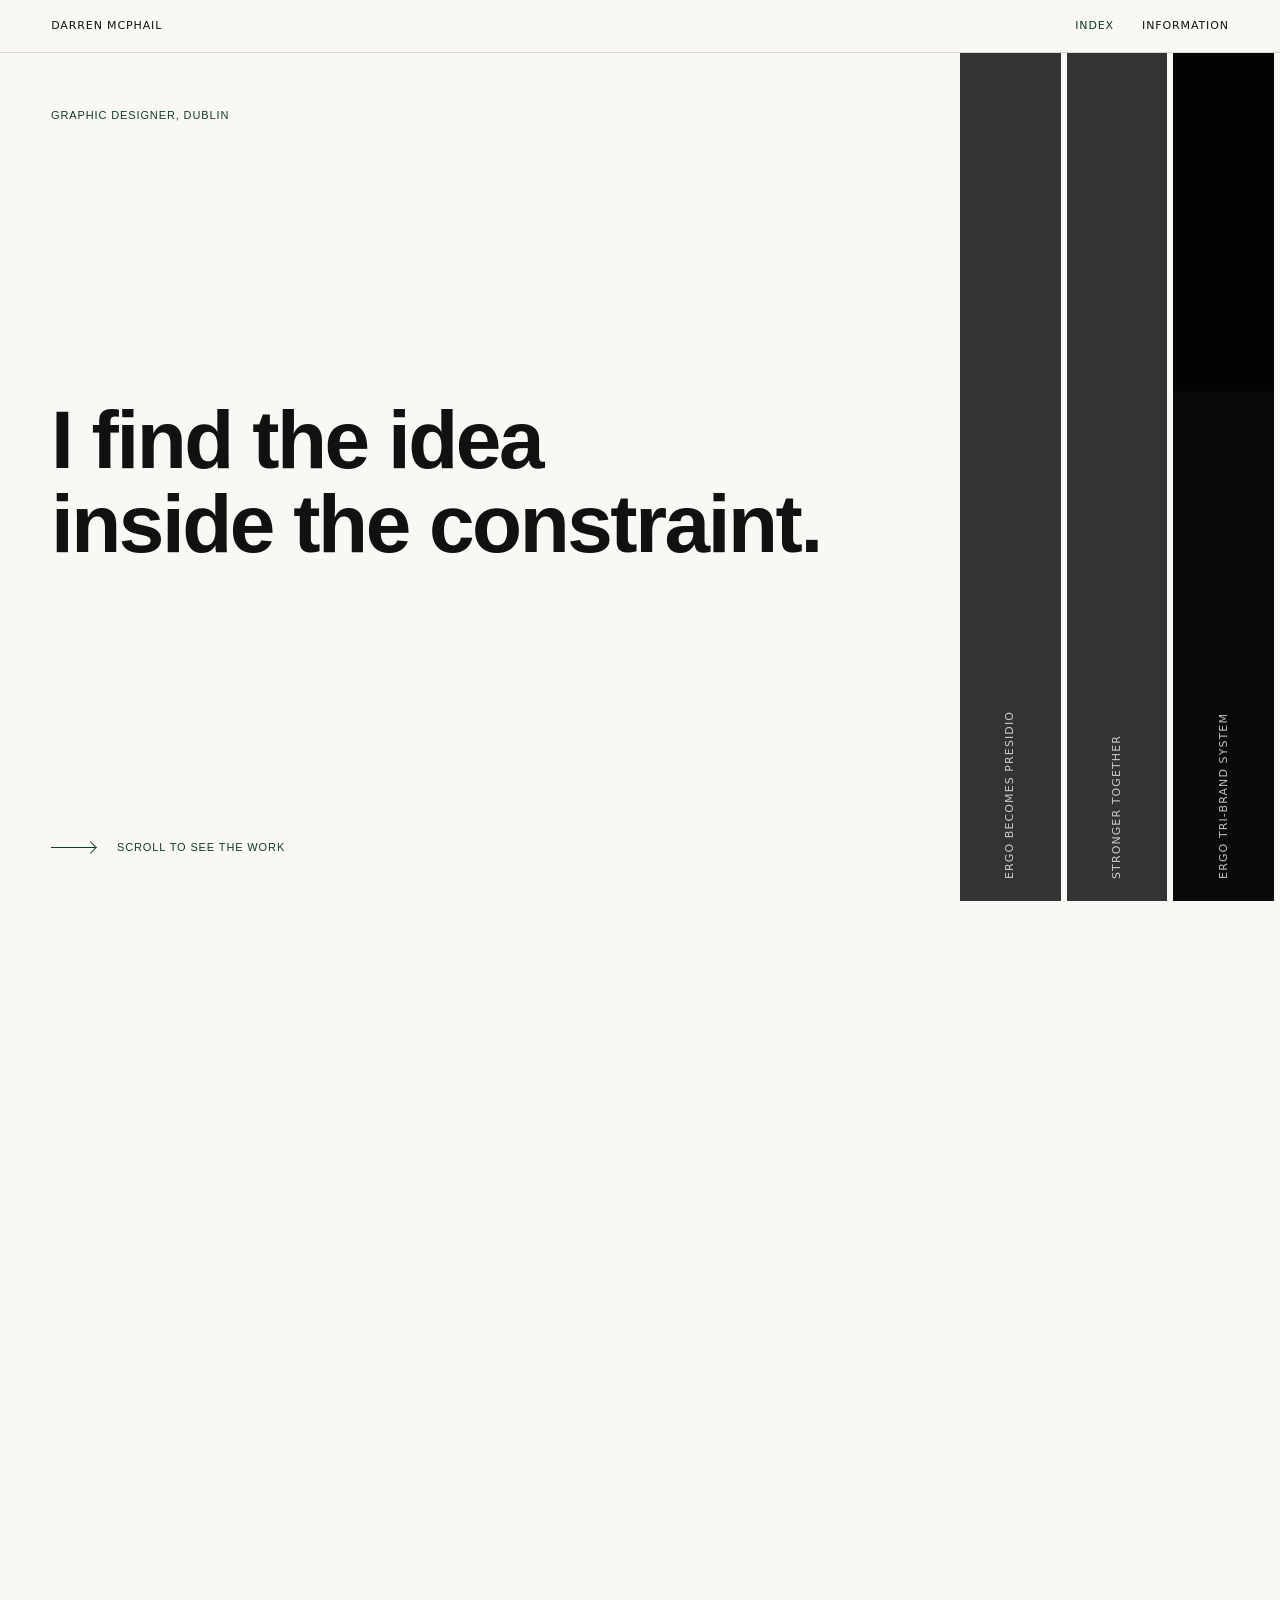
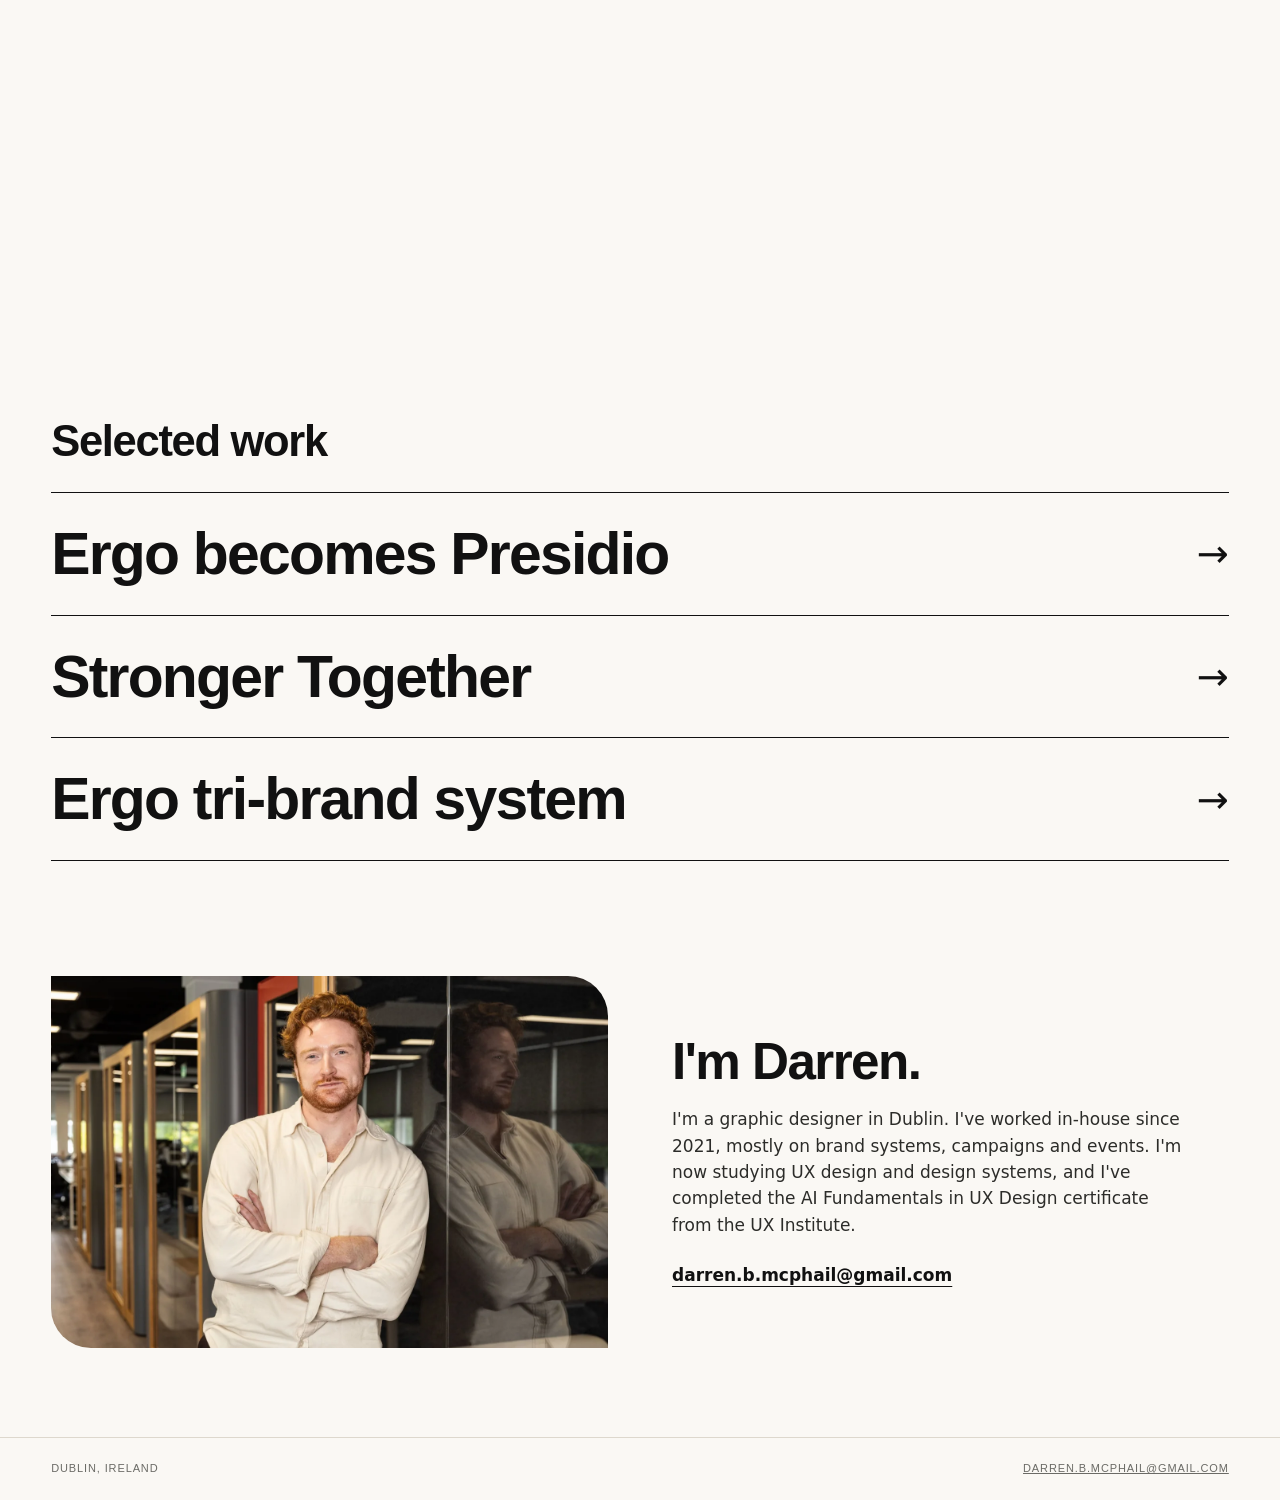
